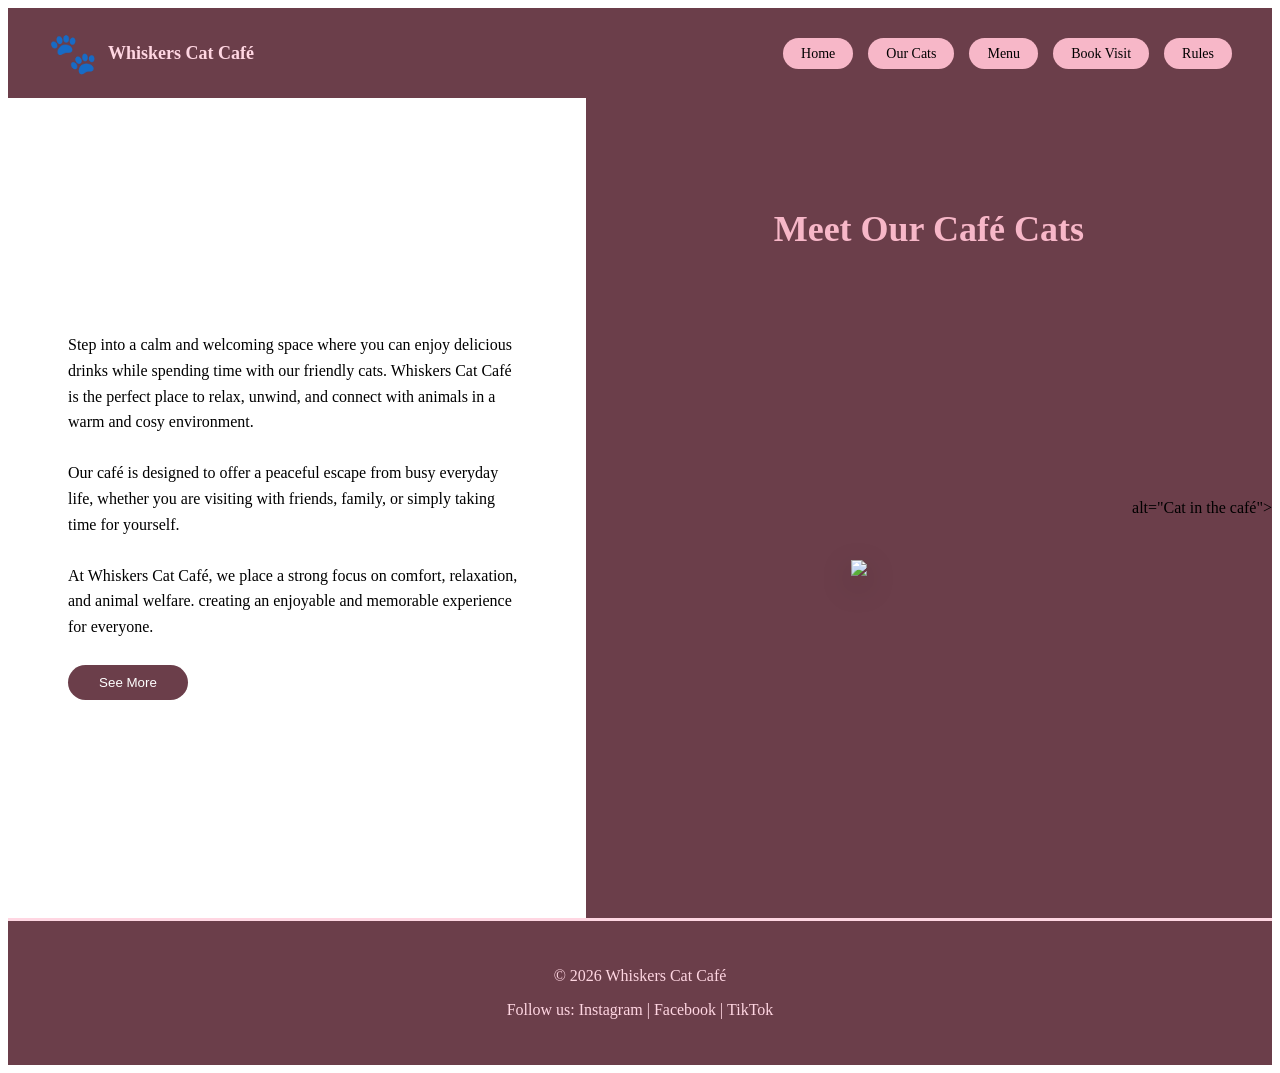
==== index.html @ a6e17e71 "Update index.html" ====
<!DOCTYPE html>
<html lang="en">
<head>
<meta charset="UTF-8">
<title>Cat Café</title>
<link rel="stylesheet" href="css/style.css">
</head>
 
<body>
 
    <!-- Navigation -->
<nav class="navbar">
<div class="brand">
<span class="logo">🐾</span>
<span class="brand-name">Whiskers Cat Café</span>
</div>
 
<ul>
<li><a href="index.html">Home</a></li>
<li><a href="pages/cats.html">Our Cats</a></li>
<li><a href="pages/menu.html">Menu</a></li>
<li><a href="pages/booking.html">Book Visit</a></li>
<li><a href="pages/rules.html">Rules</a></li>
</ul>
 
</nav>
 
    <!-- Main Section -->
<section class="hero">
 
        <!-- Left content -->
<div class="hero-text">
<p>
    Step into a calm and welcoming space where you can enjoy delicious drinks while spending time with our friendly cats. Whiskers Cat Café is the perfect place to relax, unwind, and connect with animals in a warm and cosy environment.
<br><br>
    Our café is designed to offer a peaceful escape from busy everyday life, whether you are visiting with friends, family, or simply taking time for yourself. 
<br><br>
    At Whiskers Cat Café, we place a strong focus on comfort, relaxation, and animal welfare. creating an enjoyable and memorable experience for everyone.
</p>
 
            <button>See More</button>
</div>
 
        <!-- Right content -->
<div class="hero-image">
<h2>Meet Our Café Cats</h2>
<img src="https://cdn.corenexis.com/f/oShSpn9kdUn.png"> alt="Cat in the café">
</div>
 
    </section>
 
    <!-- Footer -->
<footer class="footer">
<div class="footer-content">
<p>© 2026 Whiskers Cat Café</p>
<p>Follow us: Instagram | Facebook | TikTok</p>
</div>
</footer>
 
</body>
</html>
---- css/style.css ----
margin: 0;
    padding: 0;
    box-sizing: border-box;
}
 
body {
    font-family: Arial, sans-serif;
    background-color: #f7c6d4;
}
 
/* NAVIGATION */
.navbar {
    display: flex;
    justify-content: space-between;
    align-items: center;
    padding: 20px 40px;
    background-color: #6b3e4a;
}
 
.logo {
    font-size: 40px;
}
 
 
/* BRAND */
.brand {
    display: flex;
    align-items: center;
    gap: 10px;
}
 
.brand-name {
    color: #ffd6e2;
    font-size: 18px;
    font-weight: bold;
}
 
 
.navbar ul {
    list-style: none;
    display: flex;
    gap: 15px;
}
 
.navbar a {
    text-decoration: none;
    padding: 8px 18px;
    background-color: #f7b7c8;
    color: #000;
    border-radius: 20px;
    font-size: 14px;
}
 
.navbar a.active {
    background-color: #ffd6e2;
}
 
/* HERO SECTION */
.hero {
    display: flex;
    height: calc(100vh - 80px);
}
 
/* LEFT SIDE */
.hero-text {
    width: 40%;
    background-color: #ffffff;
    padding: 60px;
    display: flex;
    flex-direction: column;
    justify-content: center;
}
 
.hero-text p {
    line-height: 1.6;
    margin-bottom: 25px;
}
 
.hero-text button {
    width: 120px;
    padding: 10px;
    border: none;
    border-radius: 20px;
    background-color: #6b3e4a;
    color: white;
    cursor: pointer;
}
 
/* RIGHT SIDE */
.hero-image {
    width: 60%;
    background-color: #6b3e4a;
    position: relative;
    display: flex;
    align-items: center;
    justify-content: center;
}
 
.hero-image h2 {
    position: absolute;
    top: 80px;
    color: #f7b7c8;
    font-size: 36px;
}
 
.hero-image img {
    max-width: 80%;
    position: relative;
    top: 60px;
    display: block;
    margin: 0 auto;
    background-color: transparent;
    filter: drop-shadow(0 10px 15px rgba(0,0,0,0.2));
}
 
 
.hero-image img {
    display: block;
    margin: 0 auto;
}
/* FOOTER */
.footer {
    background-color: #6b3e4a;
    color: #ffd6e2;
    padding: 30px 20px;
    text-align: center;
    border-top: 3px solid #ffd6e2;
}
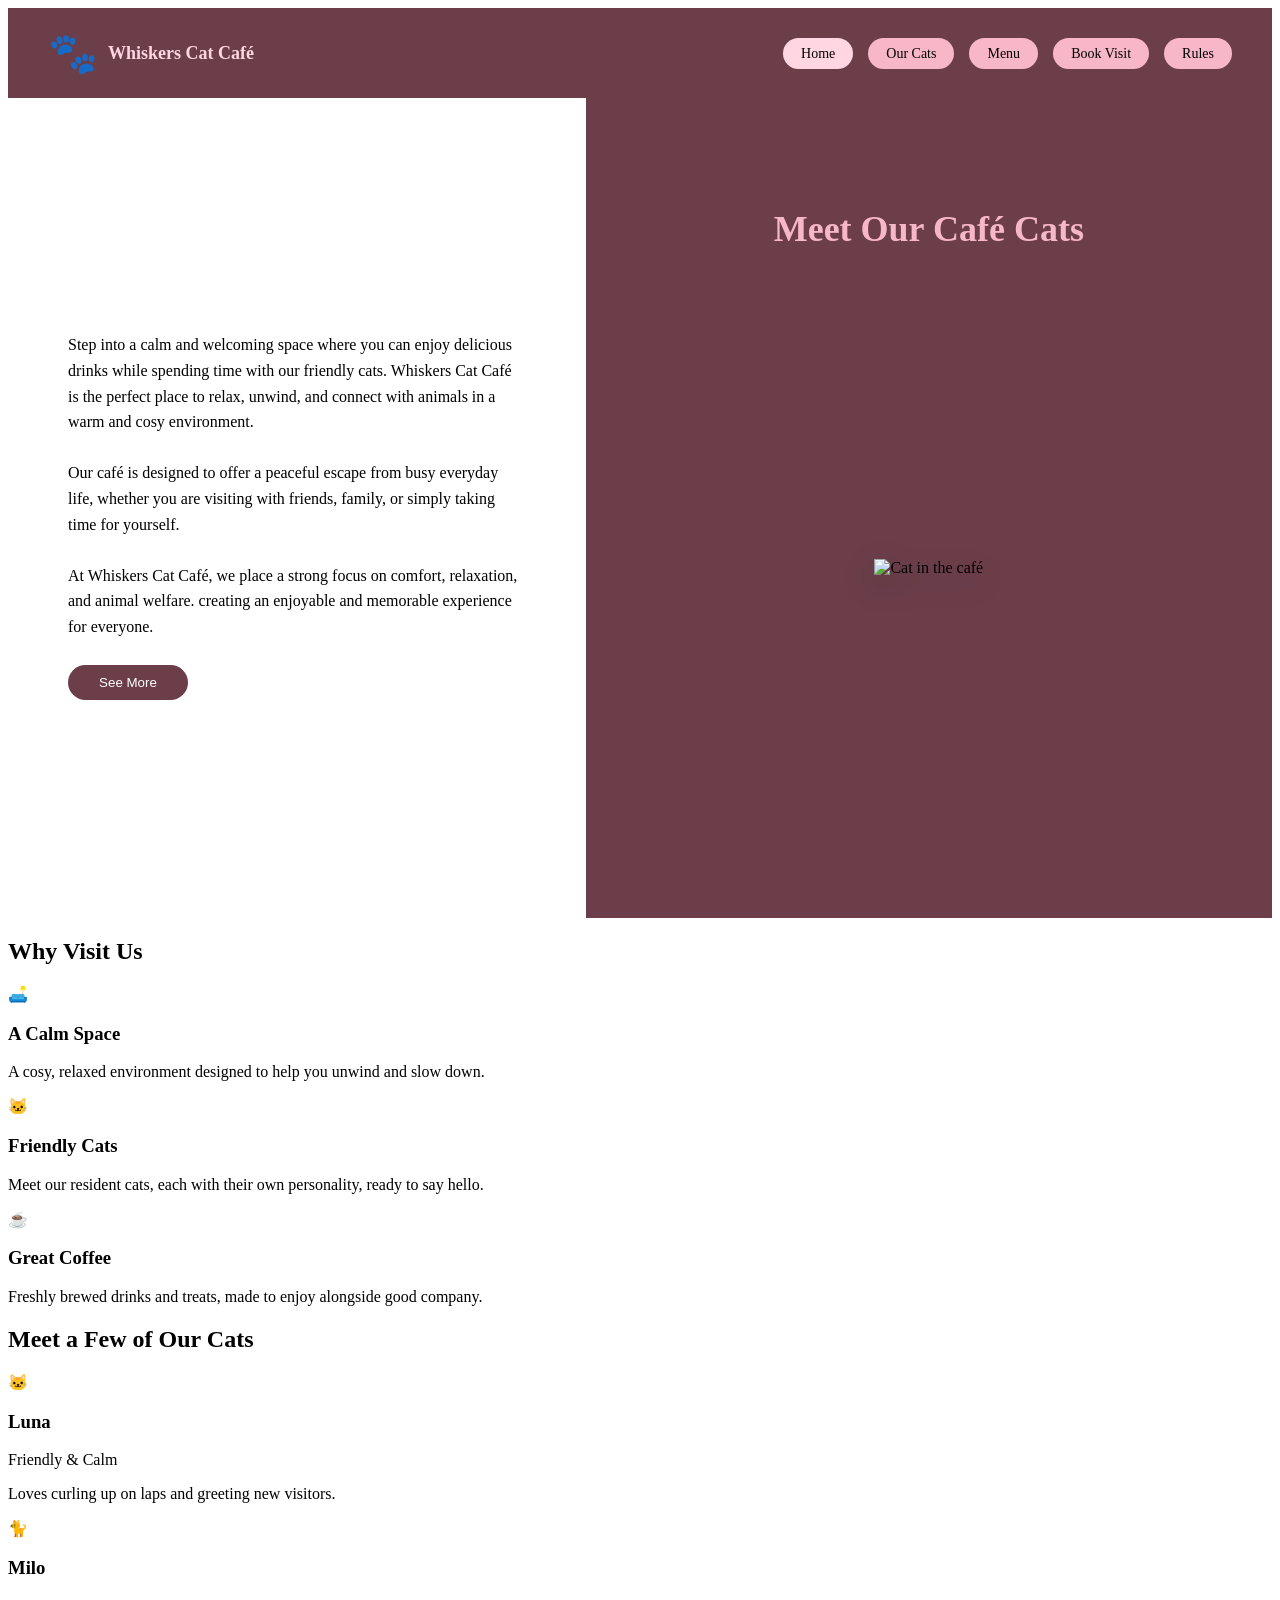
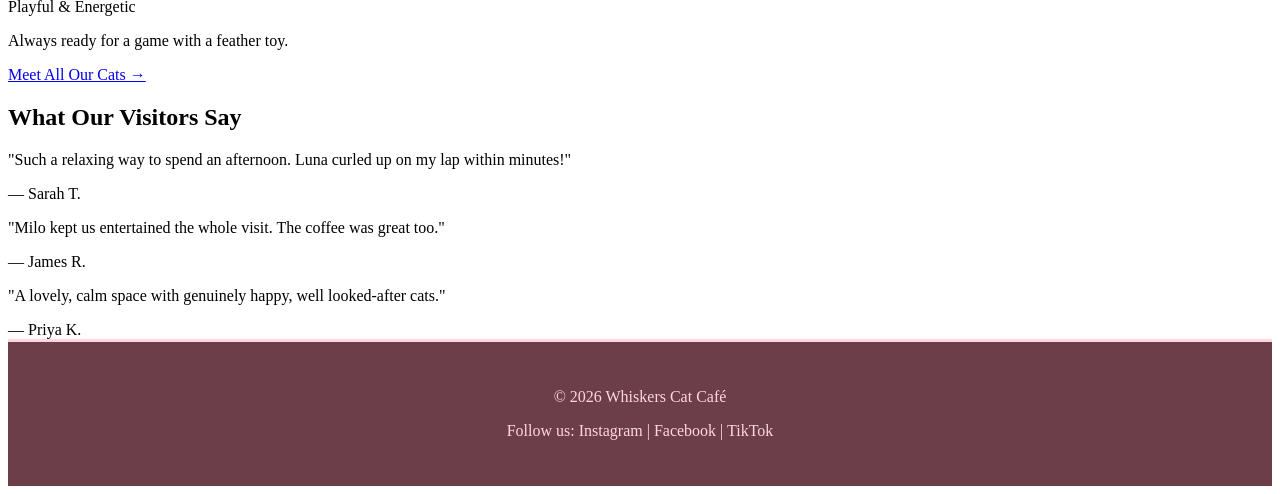
==== commit 0d2fb46c: "Update index.html" ====
--- a/index.html
+++ b/index.html
@@ -2,32 +2,33 @@
 <html lang="en">
 <head>
 <meta charset="UTF-8">
+<meta name="viewport" content="width=device-width, initial-scale=1.0">
 <title>Cat Café</title>
 <link rel="stylesheet" href="css/style.css">
 </head>
- 
+
 <body>
- 
+
     <!-- Navigation -->
 <nav class="navbar">
 <div class="brand">
 <span class="logo">🐾</span>
 <span class="brand-name">Whiskers Cat Café</span>
 </div>
- 
+
 <ul>
-<li><a href="index.html">Home</a></li>
+<li><a href="index.html" class="active">Home</a></li>
 <li><a href="pages/cats.html">Our Cats</a></li>
 <li><a href="pages/menu.html">Menu</a></li>
 <li><a href="pages/booking.html">Book Visit</a></li>
 <li><a href="pages/rules.html">Rules</a></li>
 </ul>
- 
+
 </nav>
- 
+
     <!-- Main Section -->
 <section class="hero">
- 
+
         <!-- Left content -->
 <div class="hero-text">
 <p>
@@ -37,18 +38,79 @@
 <br><br>
     At Whiskers Cat Café, we place a strong focus on comfort, relaxation, and animal welfare. creating an enjoyable and memorable experience for everyone.
 </p>
- 
-            <button>See More</button>
+
+            <button onclick="document.getElementById('why-visit').scrollIntoView({behavior: 'smooth'})">See More</button>
 </div>
- 
+
         <!-- Right content -->
 <div class="hero-image">
 <h2>Meet Our Café Cats</h2>
-<img src="https://cdn.corenexis.com/f/oShSpn9kdUn.png"> alt="Cat in the café">
+<img src="https://cdn.corenexis.com/f/oShSpn9kdUn.png" alt="Cat in the café">
 </div>
- 
+
     </section>
- 
+
+    <!-- Why Visit Us -->
+<section id="why-visit" class="features-section">
+    <h2>Why Visit Us</h2>
+    <div class="features-grid">
+        <div class="feature-card">
+            <div class="feature-icon">🛋️</div>
+            <h3>A Calm Space</h3>
+            <p>A cosy, relaxed environment designed to help you unwind and slow down.</p>
+        </div>
+        <div class="feature-card">
+            <div class="feature-icon">🐱</div>
+            <h3>Friendly Cats</h3>
+            <p>Meet our resident cats, each with their own personality, ready to say hello.</p>
+        </div>
+        <div class="feature-card">
+            <div class="feature-icon">☕</div>
+            <h3>Great Coffee</h3>
+            <p>Freshly brewed drinks and treats, made to enjoy alongside good company.</p>
+        </div>
+    </div>
+</section>
+
+    <!-- Featured Cats -->
+<section class="featured-cats-section">
+    <h2>Meet a Few of Our Cats</h2>
+    <div class="featured-cats-grid">
+        <div class="featured-cat-card">
+            <div class="cat-avatar">🐱</div>
+            <h3>Luna</h3>
+            <p class="cat-tagline">Friendly &amp; Calm</p>
+            <p>Loves curling up on laps and greeting new visitors.</p>
+        </div>
+        <div class="featured-cat-card">
+            <div class="cat-avatar">🐈</div>
+            <h3>Milo</h3>
+            <p class="cat-tagline">Playful &amp; Energetic</p>
+            <p>Always ready for a game with a feather toy.</p>
+        </div>
+    </div>
+    <a href="pages/cats.html" class="view-all-link">Meet All Our Cats →</a>
+</section>
+
+    <!-- Testimonials -->
+<section class="testimonials-section">
+    <h2>What Our Visitors Say</h2>
+    <div class="testimonials-grid">
+        <div class="testimonial-card">
+            <p>"Such a relaxing way to spend an afternoon. Luna curled up on my lap within minutes!"</p>
+            <span class="testimonial-author">— Sarah T.</span>
+        </div>
+        <div class="testimonial-card">
+            <p>"Milo kept us entertained the whole visit. The coffee was great too."</p>
+            <span class="testimonial-author">— James R.</span>
+        </div>
+        <div class="testimonial-card">
+            <p>"A lovely, calm space with genuinely happy, well looked-after cats."</p>
+            <span class="testimonial-author">— Priya K.</span>
+        </div>
+    </div>
+</section>
+
     <!-- Footer -->
 <footer class="footer">
 <div class="footer-content">
@@ -56,11 +118,6 @@
 <p>Follow us: Instagram | Facebook | TikTok</p>
 </div>
 </footer>
- 
+
 </body>
 </html>
-  
- 
-
-    
-
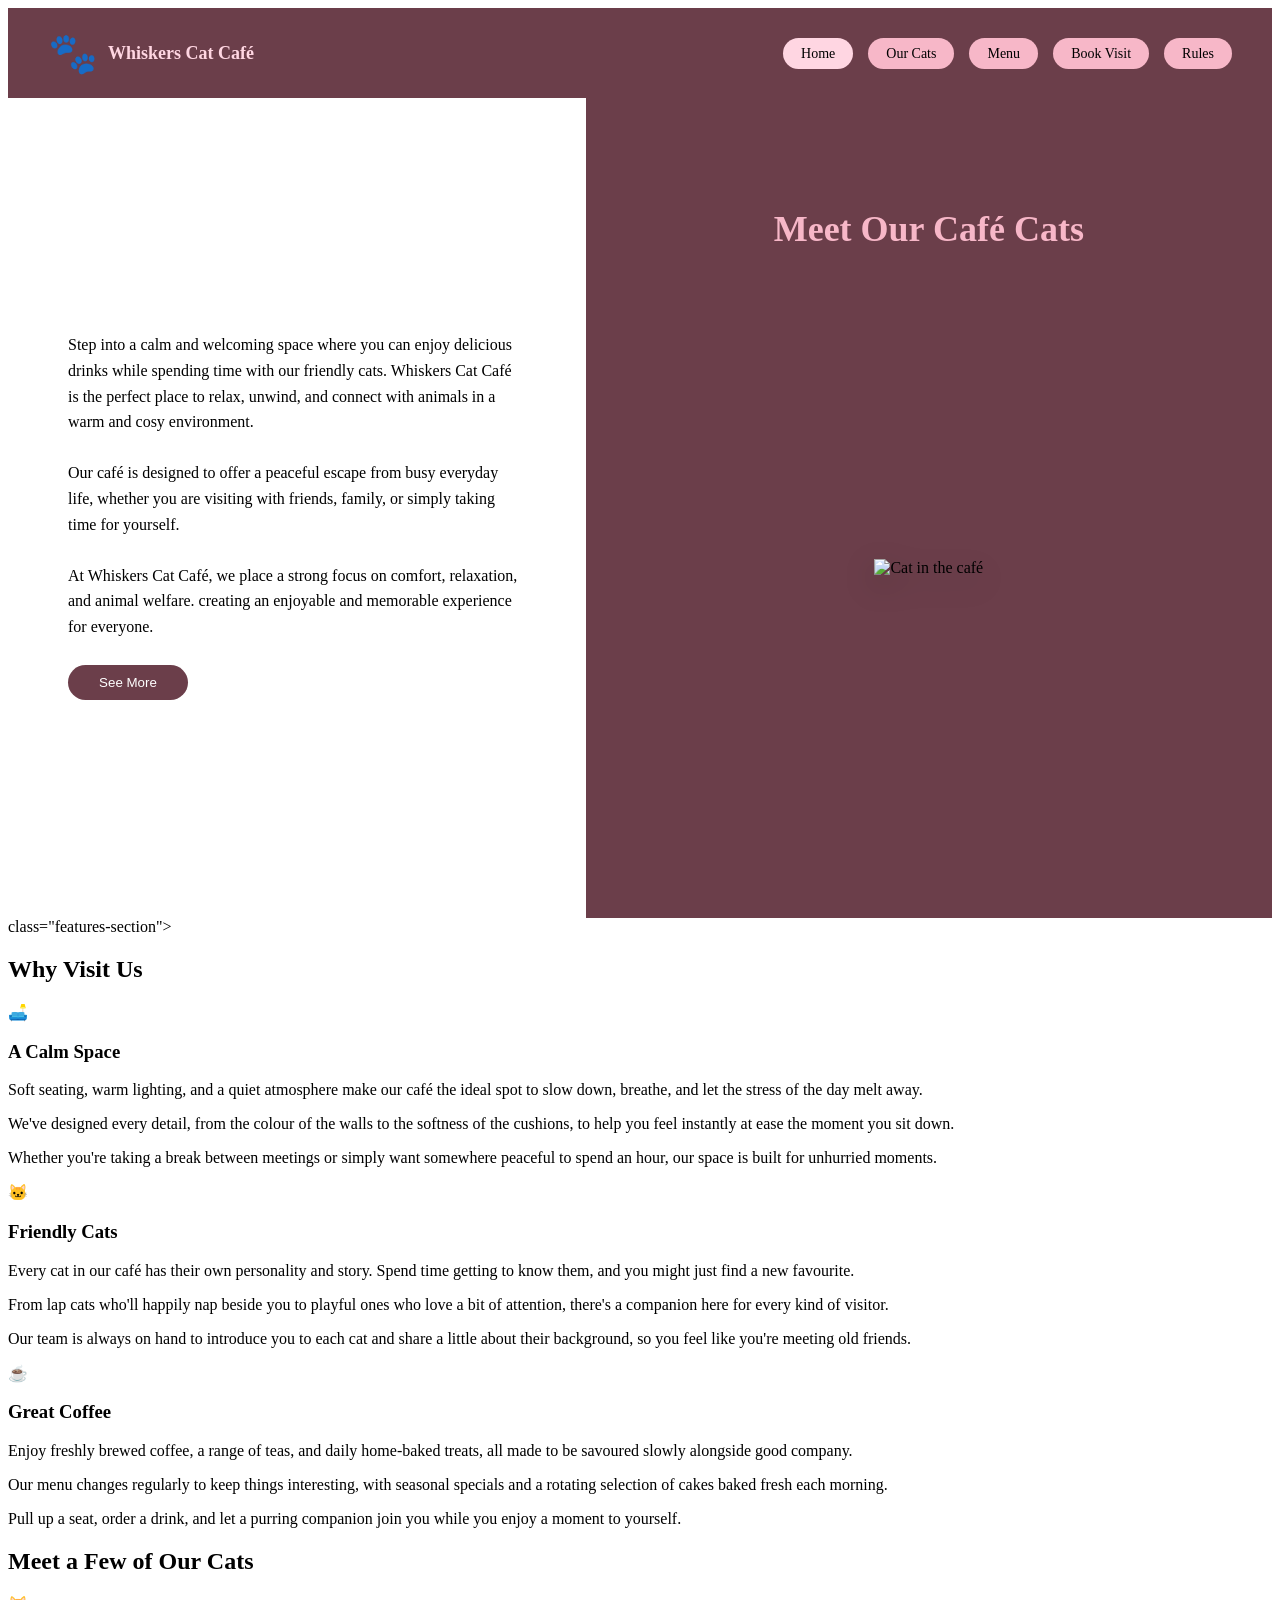
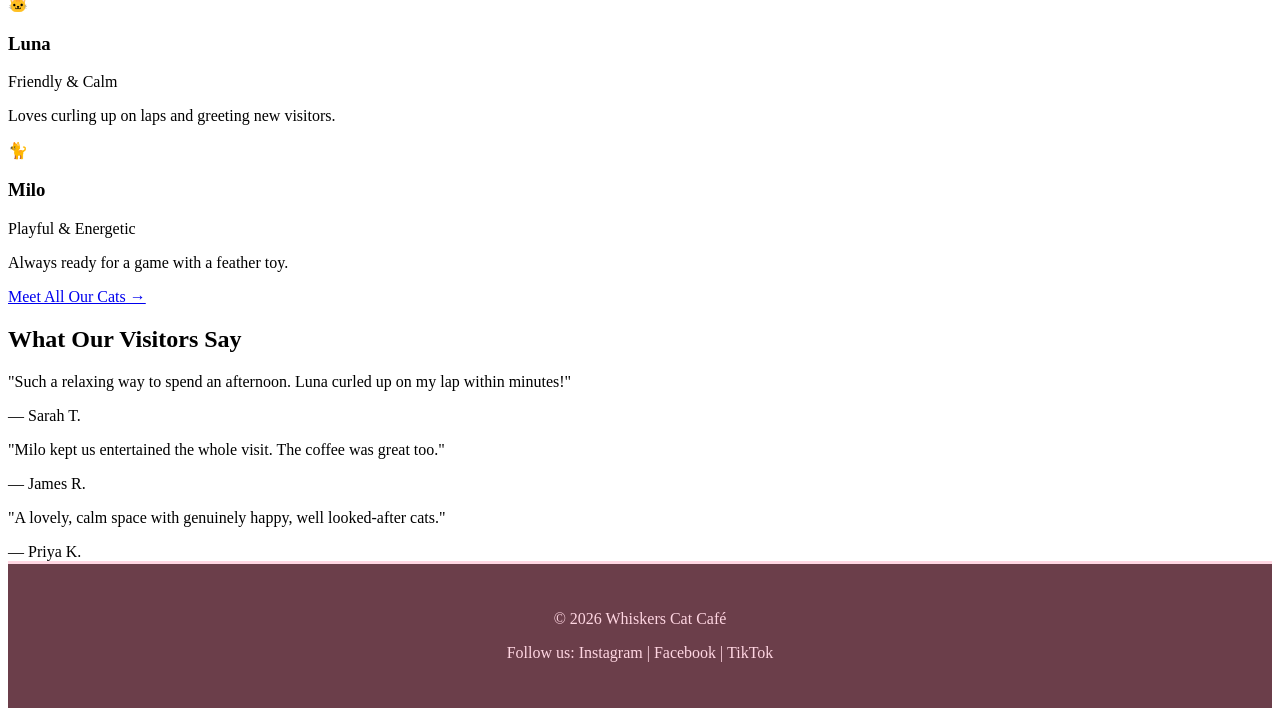
==== commit 05dddb9d: "Update index.html" ====
--- a/index.html
+++ b/index.html
@@ -51,27 +51,32 @@
     </section>
 
     <!-- Why Visit Us -->
-<section id="why-visit" class="features-section">
+class="features-section">
     <h2>Why Visit Us</h2>
     <div class="features-grid">
         <div class="feature-card">
             <div class="feature-icon">🛋️</div>
             <h3>A Calm Space</h3>
-            <p>A cosy, relaxed environment designed to help you unwind and slow down.</p>
+            <p>Soft seating, warm lighting, and a quiet atmosphere make our café the ideal spot to slow down, breathe, and let the stress of the day melt away.</p>
+            <p>We've designed every detail, from the colour of the walls to the softness of the cushions, to help you feel instantly at ease the moment you sit down.</p>
+            <p>Whether you're taking a break between meetings or simply want somewhere peaceful to spend an hour, our space is built for unhurried moments.</p>
         </div>
         <div class="feature-card">
             <div class="feature-icon">🐱</div>
             <h3>Friendly Cats</h3>
-            <p>Meet our resident cats, each with their own personality, ready to say hello.</p>
+            <p>Every cat in our café has their own personality and story. Spend time getting to know them, and you might just find a new favourite.</p>
+            <p>From lap cats who'll happily nap beside you to playful ones who love a bit of attention, there's a companion here for every kind of visitor.</p>
+            <p>Our team is always on hand to introduce you to each cat and share a little about their background, so you feel like you're meeting old friends.</p>
         </div>
         <div class="feature-card">
             <div class="feature-icon">☕</div>
             <h3>Great Coffee</h3>
-            <p>Freshly brewed drinks and treats, made to enjoy alongside good company.</p>
+            <p>Enjoy freshly brewed coffee, a range of teas, and daily home-baked treats, all made to be savoured slowly alongside good company.</p>
+            <p>Our menu changes regularly to keep things interesting, with seasonal specials and a rotating selection of cakes baked fresh each morning.</p>
+            <p>Pull up a seat, order a drink, and let a purring companion join you while you enjoy a moment to yourself.</p>
         </div>
     </div>
 </section>
-
     <!-- Featured Cats -->
 <section class="featured-cats-section">
     <h2>Meet a Few of Our Cats</h2>
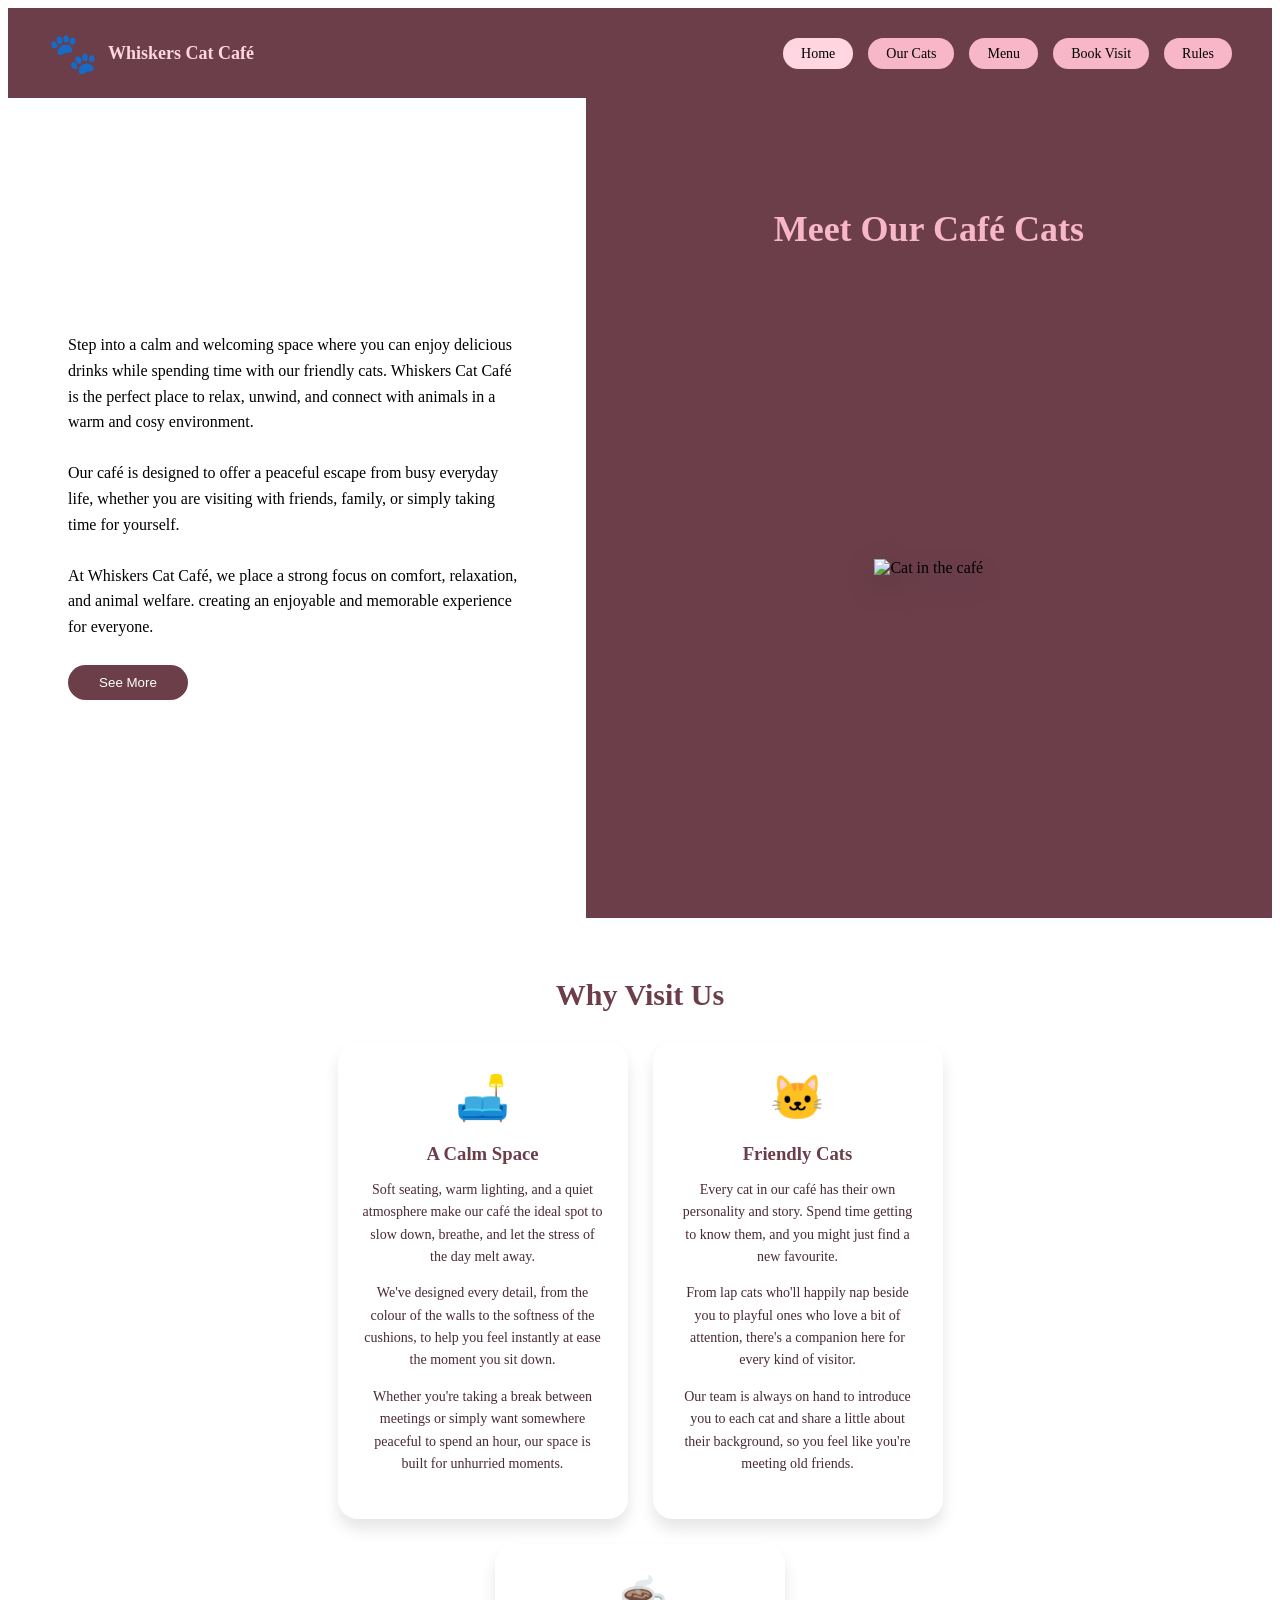
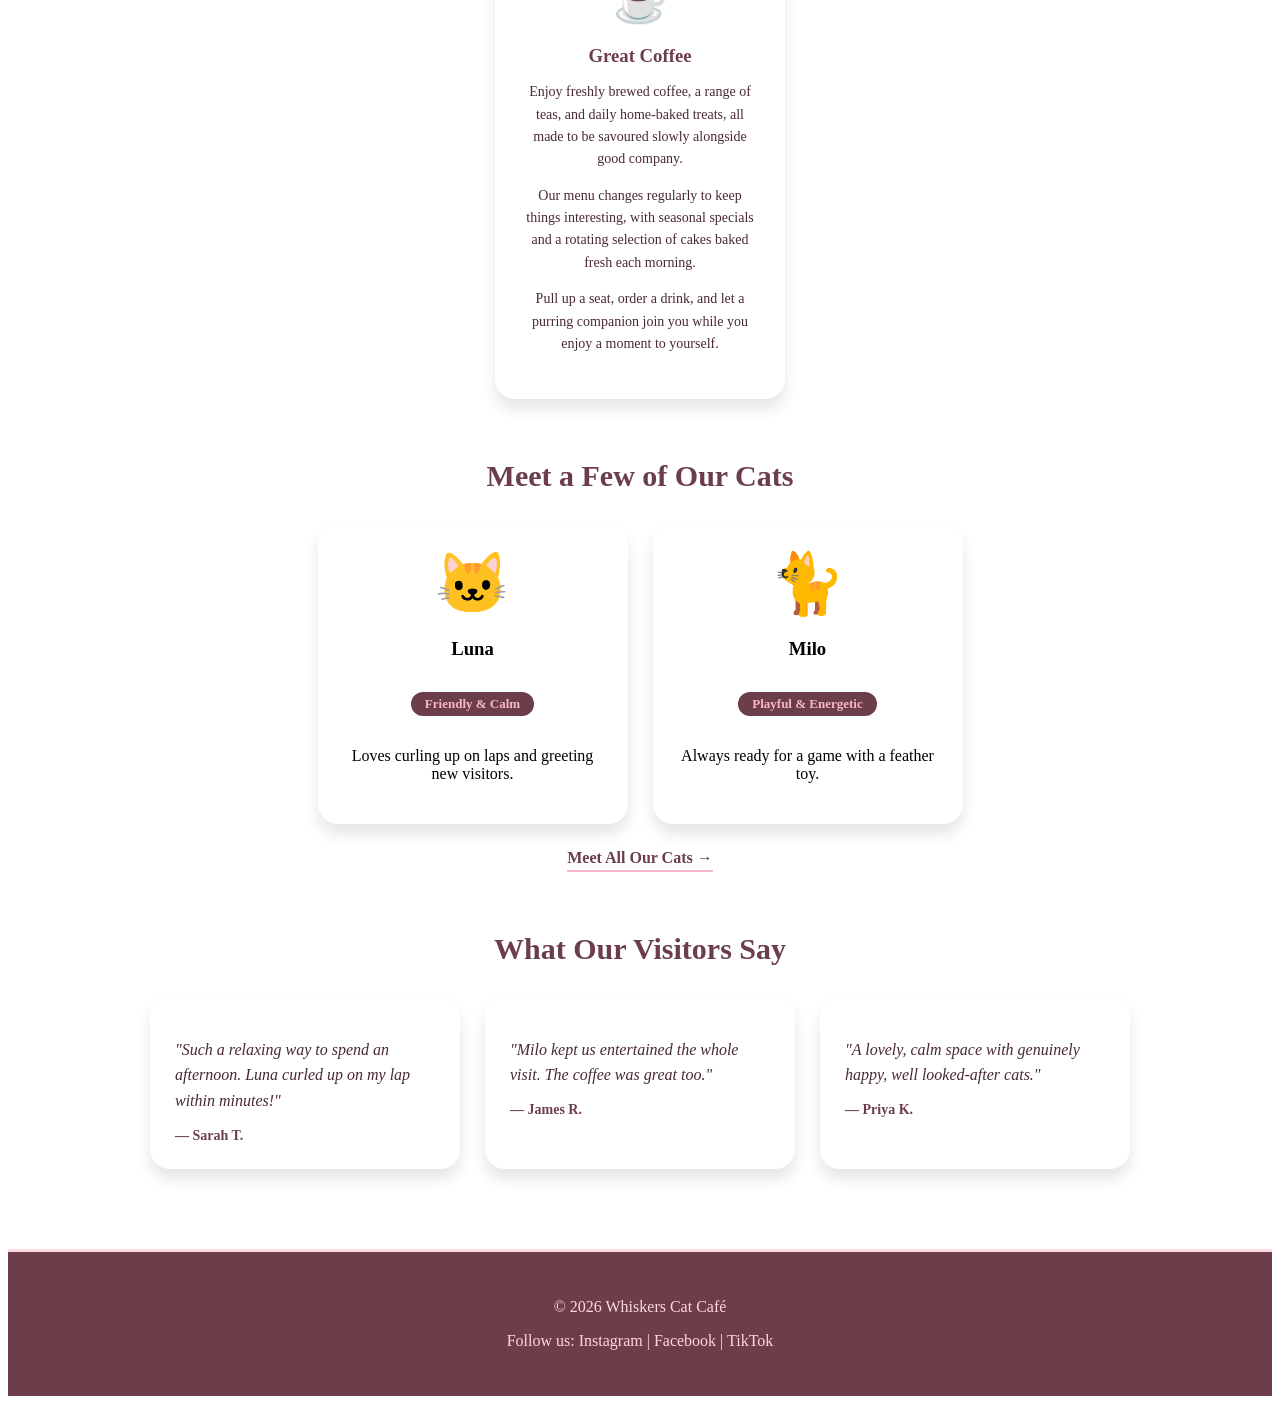
==== commit 3de18aaa: "Update index.html" ====
--- a/index.html
+++ b/index.html
@@ -50,8 +50,8 @@
 
     </section>
 
-    <!-- Why Visit Us -->
-class="features-section">
+  <!-- Why Visit Us -->
+<section id="why-visit" class="features-section">
     <h2>Why Visit Us</h2>
     <div class="features-grid">
         <div class="feature-card">
--- a/css/style.css
+++ b/css/style.css
@@ -126,3 +126,403 @@
     text-align: center;
     border-top: 3px solid #ffd6e2;
 }
+
+/* ===== SHARED INNER-PAGE INTRO ===== */
+.page-intro {
+    max-width: 700px;
+    margin: 50px auto 10px;
+    text-align: center;
+    padding: 0 20px;
+}
+
+.page-intro h2 {
+    color: #6b3e4a;
+    font-size: 32px;
+    margin-bottom: 15px;
+}
+
+.page-intro p {
+    line-height: 1.6;
+    color: #4a2a32;
+}
+
+/* ===== CATS PAGE ===== */
+.cats-grid {
+    display: flex;
+    flex-wrap: wrap;
+    justify-content: center;
+    gap: 30px;
+    padding: 40px 20px 70px;
+}
+
+.cat-card {
+    background-color: #ffffff;
+    border-radius: 20px;
+    padding: 30px;
+    width: 320px;
+    text-align: center;
+    box-shadow: 0 10px 15px rgba(0,0,0,0.1);
+}
+
+.cat-avatar {
+    font-size: 60px;
+    margin-bottom: 10px;
+}
+
+.cat-card h3 {
+    color: #6b3e4a;
+    font-size: 24px;
+    margin-bottom: 5px;
+}
+
+.cat-tagline {
+    color: #f7b7c8;
+    background-color: #6b3e4a;
+    display: inline-block;
+    padding: 4px 14px;
+    border-radius: 20px;
+    font-size: 13px;
+    font-weight: bold;
+    margin-bottom: 15px;
+}
+
+.cat-card p {
+    line-height: 1.6;
+    margin-bottom: 15px;
+    text-align: left;
+}
+
+.cat-facts {
+    list-style: none;
+    text-align: left;
+    border-top: 2px solid #ffd6e2;
+    padding-top: 15px;
+}
+
+.cat-facts li {
+    margin-bottom: 8px;
+    font-size: 14px;
+}
+
+/* ===== MENU PAGE ===== */
+.menu-grid {
+    display: flex;
+    flex-wrap: wrap;
+    justify-content: center;
+    gap: 25px;
+    padding: 40px 20px 70px;
+}
+
+.menu-card {
+    background-color: #ffffff;
+    border-radius: 20px;
+    padding: 25px 35px;
+    width: 220px;
+    text-align: center;
+    box-shadow: 0 10px 15px rgba(0,0,0,0.1);
+}
+
+.menu-icon {
+    font-size: 44px;
+    margin-bottom: 10px;
+}
+
+.menu-card h3 {
+    color: #6b3e4a;
+    margin-bottom: 8px;
+}
+
+.menu-price {
+    display: inline-block;
+    background-color: #f7b7c8;
+    color: #000;
+    padding: 4px 16px;
+    border-radius: 20px;
+    font-weight: bold;
+    margin-bottom: 12px;
+}
+
+.menu-card p {
+    font-size: 14px;
+    line-height: 1.5;
+    color: #4a2a32;
+}
+
+.menu-note {
+    max-width: 600px;
+    margin: 0 auto 60px;
+    text-align: center;
+    padding: 0 20px;
+    color: #6b3e4a;
+    font-style: italic;
+}
+
+/* ===== RULES PAGE ===== */
+.rules-list {
+    max-width: 700px;
+    margin: 0 auto 70px;
+    padding: 0 20px;
+    display: flex;
+    flex-direction: column;
+    gap: 20px;
+}
+
+.rule-item {
+    background-color: #ffffff;
+    border-radius: 15px;
+    padding: 20px 25px;
+    display: flex;
+    align-items: center;
+    gap: 20px;
+    box-shadow: 0 6px 12px rgba(0,0,0,0.08);
+}
+
+.rule-icon {
+    font-size: 30px;
+    flex-shrink: 0;
+}
+
+.rule-item h3 {
+    color: #6b3e4a;
+    font-size: 17px;
+    margin-bottom: 4px;
+}
+
+.rule-item p {
+    font-size: 14px;
+    color: #4a2a32;
+    line-height: 1.5;
+}
+
+/* ===== BOOKING PAGE ===== */
+.booking-section {
+    max-width: 700px;
+    margin: 50px auto 10px;
+    text-align: center;
+    padding: 0 20px;
+}
+
+.booking-section h2 {
+    color: #6b3e4a;
+    font-size: 32px;
+    margin-bottom: 15px;
+}
+
+.booking-section p {
+    line-height: 1.6;
+    color: #4a2a32;
+    margin-bottom: 30px;
+}
+
+.booking-form {
+    display: flex;
+    justify-content: center;
+    gap: 12px;
+    flex-wrap: wrap;
+    margin-bottom: 20px;
+}
+
+.booking-form input {
+    padding: 10px 16px;
+    border: 2px solid #f7b7c8;
+    border-radius: 20px;
+    font-size: 14px;
+}
+
+.booking-form button {
+    padding: 10px 24px;
+    border: none;
+    border-radius: 20px;
+    background-color: #6b3e4a;
+    color: white;
+    font-weight: bold;
+    cursor: pointer;
+}
+
+.booking-form button:hover {
+    background-color: #4a2a32;
+}
+
+.confirmation-message {
+    max-width: 500px;
+    margin: 0 auto 60px;
+    background-color: #ffffff;
+    border-radius: 15px;
+    padding: 20px;
+    color: #6b3e4a;
+    font-weight: bold;
+    box-shadow: 0 6px 12px rgba(0,0,0,0.08);
+}
+
+.booking-info {
+    max-width: 700px;
+    margin: 0 auto 70px;
+    padding: 0 20px;
+    display: flex;
+    flex-wrap: wrap;
+    justify-content: center;
+    gap: 25px;
+}
+
+.info-card {
+    background-color: #ffffff;
+    border-radius: 15px;
+    padding: 20px;
+    width: 200px;
+    text-align: center;
+    box-shadow: 0 6px 12px rgba(0,0,0,0.08);
+}
+
+.info-card h4 {
+    color: #6b3e4a;
+    margin-bottom: 8px;
+}
+
+.info-card p {
+    font-size: 14px;
+    color: #4a2a32;
+}
+
+/* ===== ACCESSIBILITY HELPER ===== */
+.sr-only {
+    position: absolute;
+    width: 1px;
+    height: 1px;
+    padding: 0;
+    margin: -1px;
+    overflow: hidden;
+    clip: rect(0,0,0,0);
+    border: 0;
+}
+
+/* ===== WHY VISIT US (HOMEPAGE) ===== */
+.features-section {
+    max-width: 900px;
+    margin: 60px auto;
+    text-align: center;
+    padding: 0 20px;
+}
+
+.features-section h2 {
+    color: #6b3e4a;
+    font-size: 30px;
+    margin-bottom: 30px;
+}
+
+.features-grid {
+    display: flex;
+    flex-wrap: wrap;
+    justify-content: center;
+    gap: 25px;
+}
+
+.feature-card {
+    background-color: #ffffff;
+    border-radius: 20px;
+    padding: 30px 25px;
+    width: 240px;
+    box-shadow: 0 10px 15px rgba(0,0,0,0.1);
+}
+
+.feature-icon {
+    font-size: 44px;
+    margin-bottom: 12px;
+}
+
+.feature-card h3 {
+    color: #6b3e4a;
+    margin-bottom: 10px;
+}
+
+.feature-card p {
+    font-size: 14px;
+    line-height: 1.6;
+    color: #4a2a32;
+}
+
+/* ===== FEATURED CATS (HOMEPAGE) ===== */
+.featured-cats-section {
+    max-width: 900px;
+    margin: 60px auto;
+    text-align: center;
+    padding: 0 20px;
+}
+
+.featured-cats-section h2 {
+    color: #6b3e4a;
+    font-size: 30px;
+    margin-bottom: 30px;
+}
+
+.featured-cats-grid {
+    display: flex;
+    flex-wrap: wrap;
+    justify-content: center;
+    gap: 25px;
+    margin-bottom: 25px;
+}
+
+.featured-cat-card {
+    background-color: #ffffff;
+    border-radius: 20px;
+    padding: 25px;
+    width: 260px;
+    text-align: center;
+    box-shadow: 0 10px 15px rgba(0,0,0,0.1);
+}
+
+.view-all-link {
+    display: inline-block;
+    color: #6b3e4a;
+    font-weight: bold;
+    text-decoration: none;
+    border-bottom: 2px solid #f7b7c8;
+    padding-bottom: 3px;
+}
+
+.view-all-link:hover {
+    color: #4a2a32;
+}
+
+/* ===== TESTIMONIALS (HOMEPAGE) ===== */
+.testimonials-section {
+    max-width: 1000px;
+    margin: 60px auto 80px;
+    text-align: center;
+    padding: 0 20px;
+}
+
+.testimonials-section h2 {
+    color: #6b3e4a;
+    font-size: 30px;
+    margin-bottom: 30px;
+}
+
+.testimonials-grid {
+    display: flex;
+    flex-wrap: wrap;
+    justify-content: center;
+    gap: 25px;
+}
+
+.testimonial-card {
+    background-color: #ffffff;
+    border-radius: 20px;
+    padding: 25px;
+    width: 260px;
+    box-shadow: 0 10px 15px rgba(0,0,0,0.1);
+    text-align: left;
+}
+
+.testimonial-card p {
+    font-style: italic;
+    color: #4a2a32;
+    line-height: 1.6;
+    margin-bottom: 12px;
+}
+
+.testimonial-author {
+    color: #6b3e4a;
+    font-weight: bold;
+    font-size: 14px;
+}
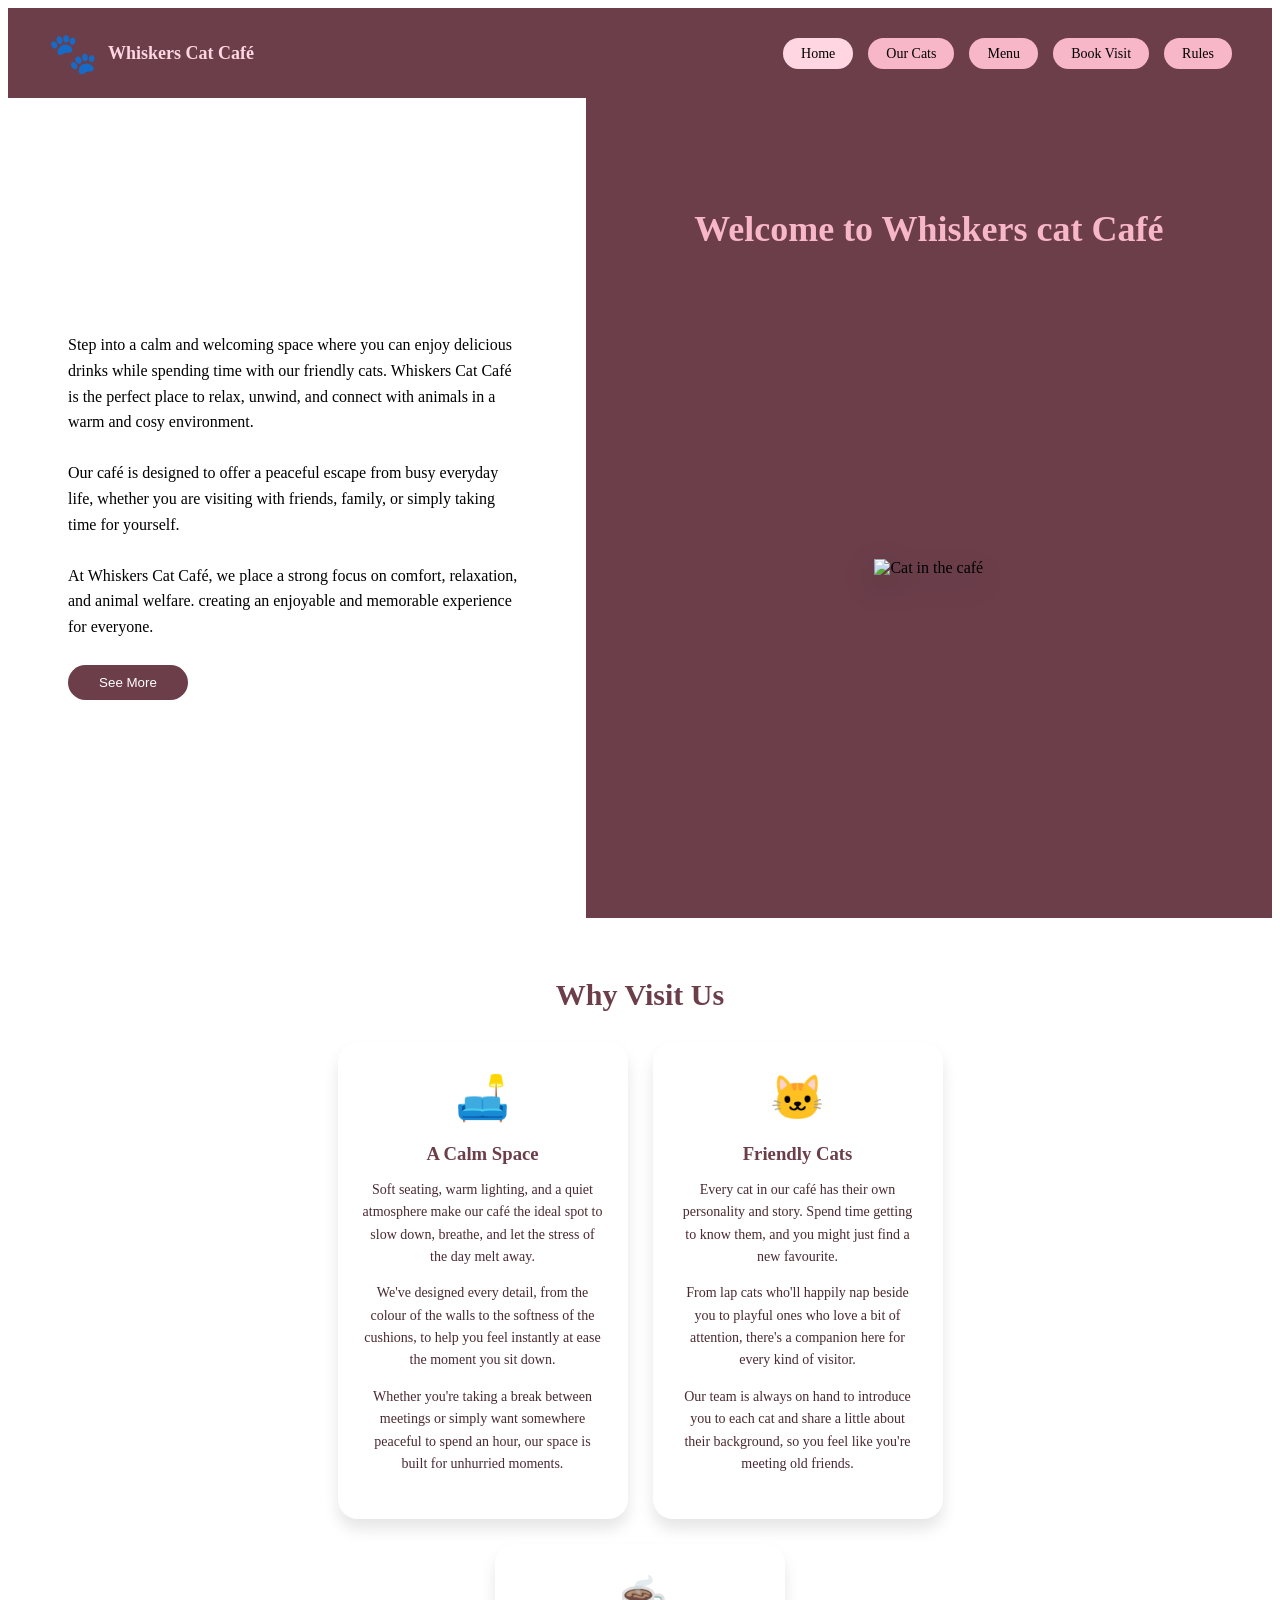
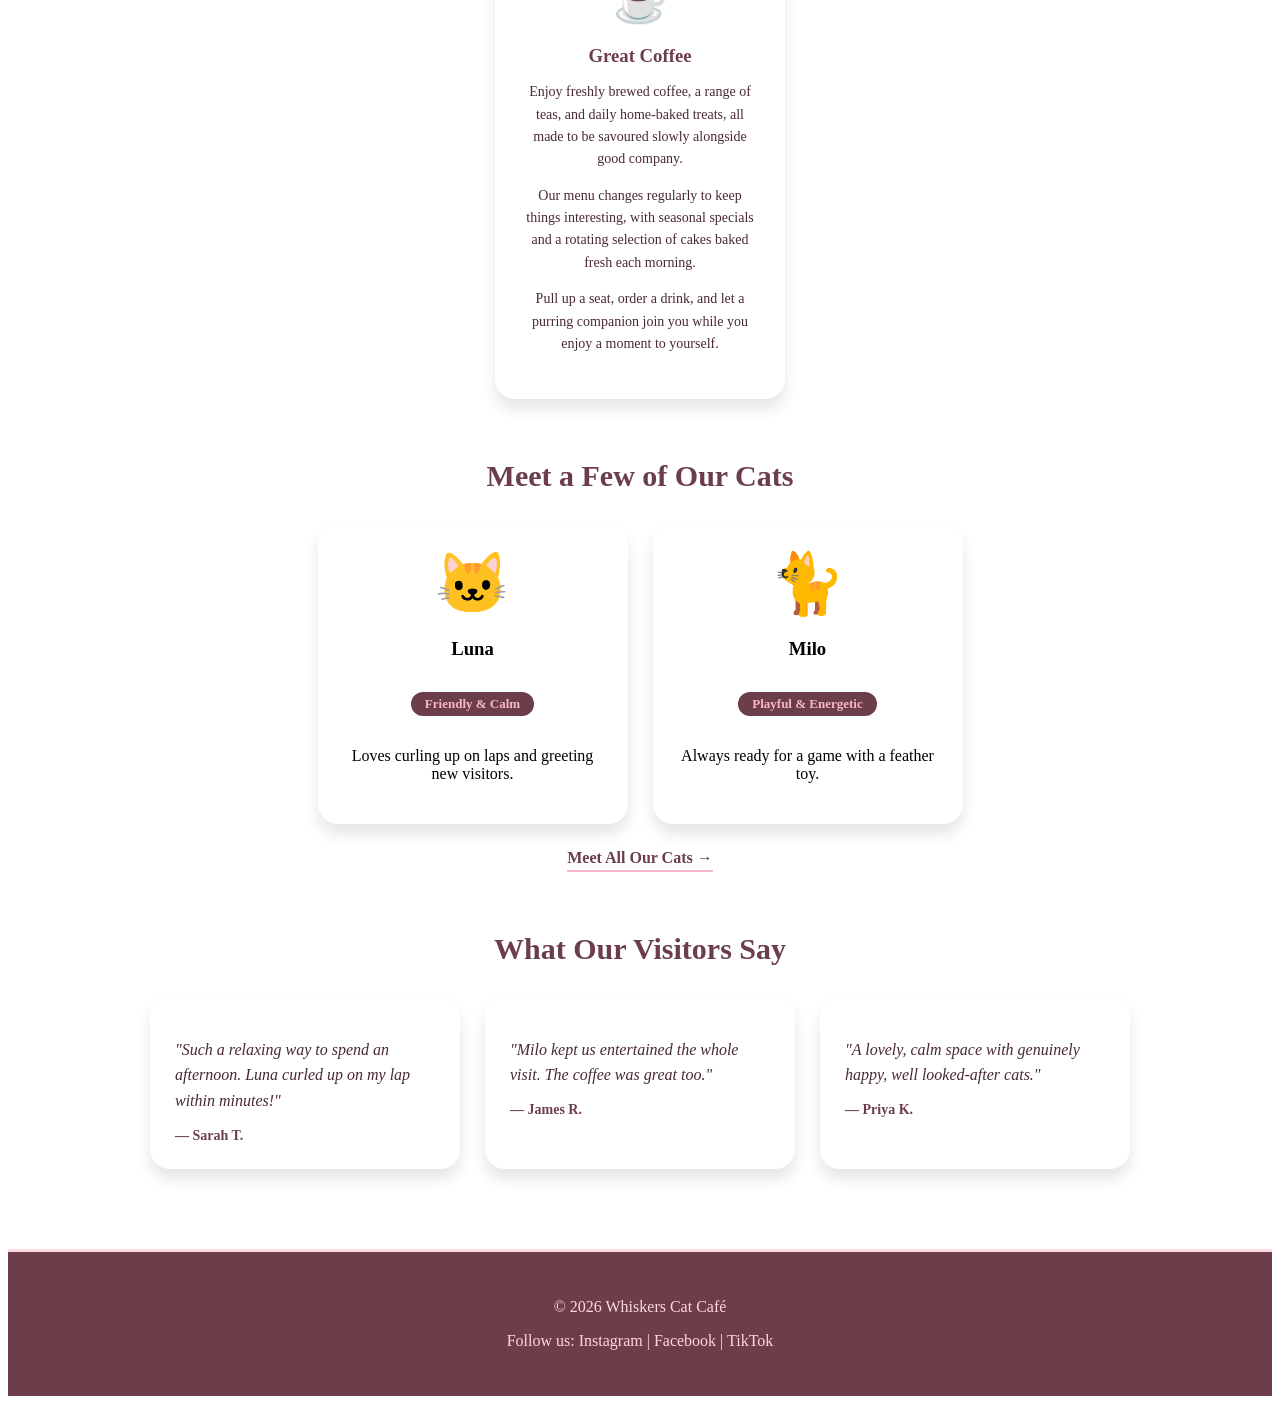
==== commit 0f4d87cb: "Update index.html" ====
--- a/index.html
+++ b/index.html
@@ -44,7 +44,7 @@
 
         <!-- Right content -->
 <div class="hero-image">
-<h2>Meet Our Café Cats</h2>
+<h2>Welcome to Whiskers cat Café</h2>
 <img src="https://cdn.corenexis.com/f/oShSpn9kdUn.png" alt="Cat in the café">
 </div>
 
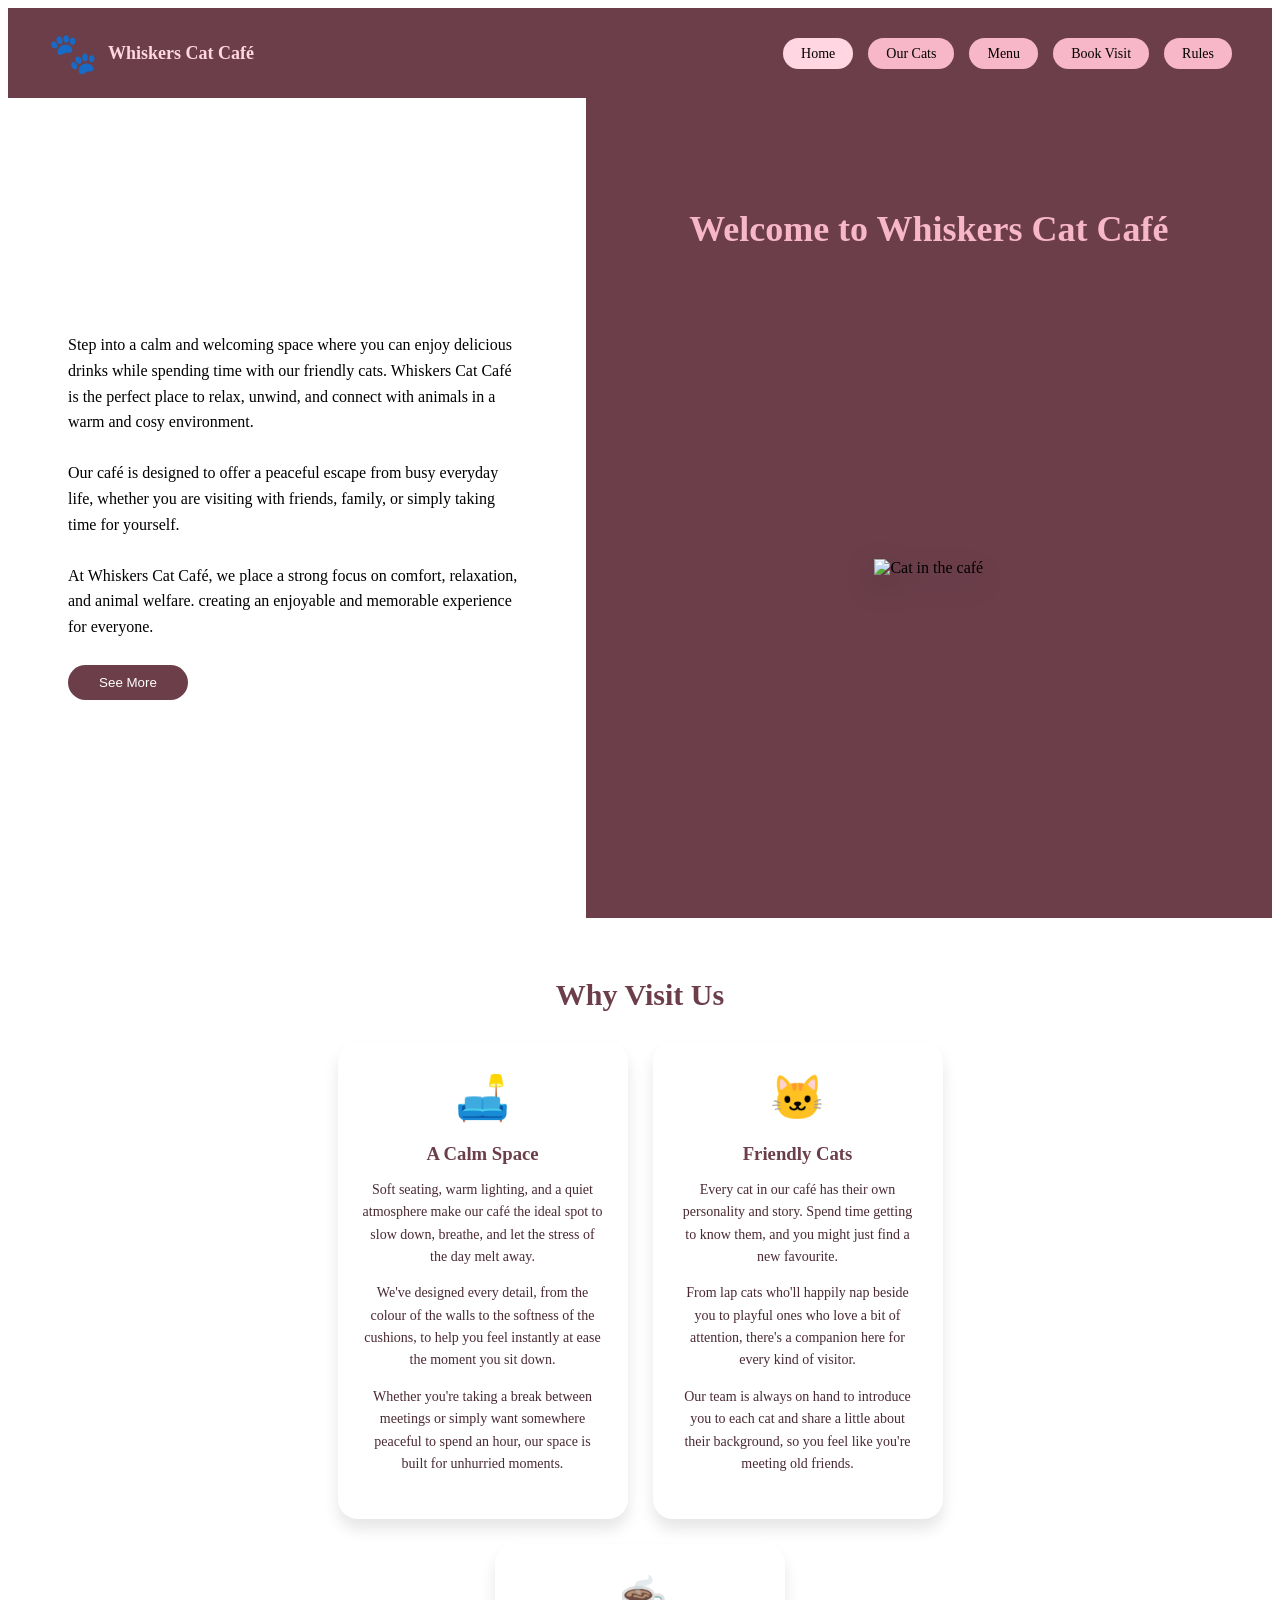
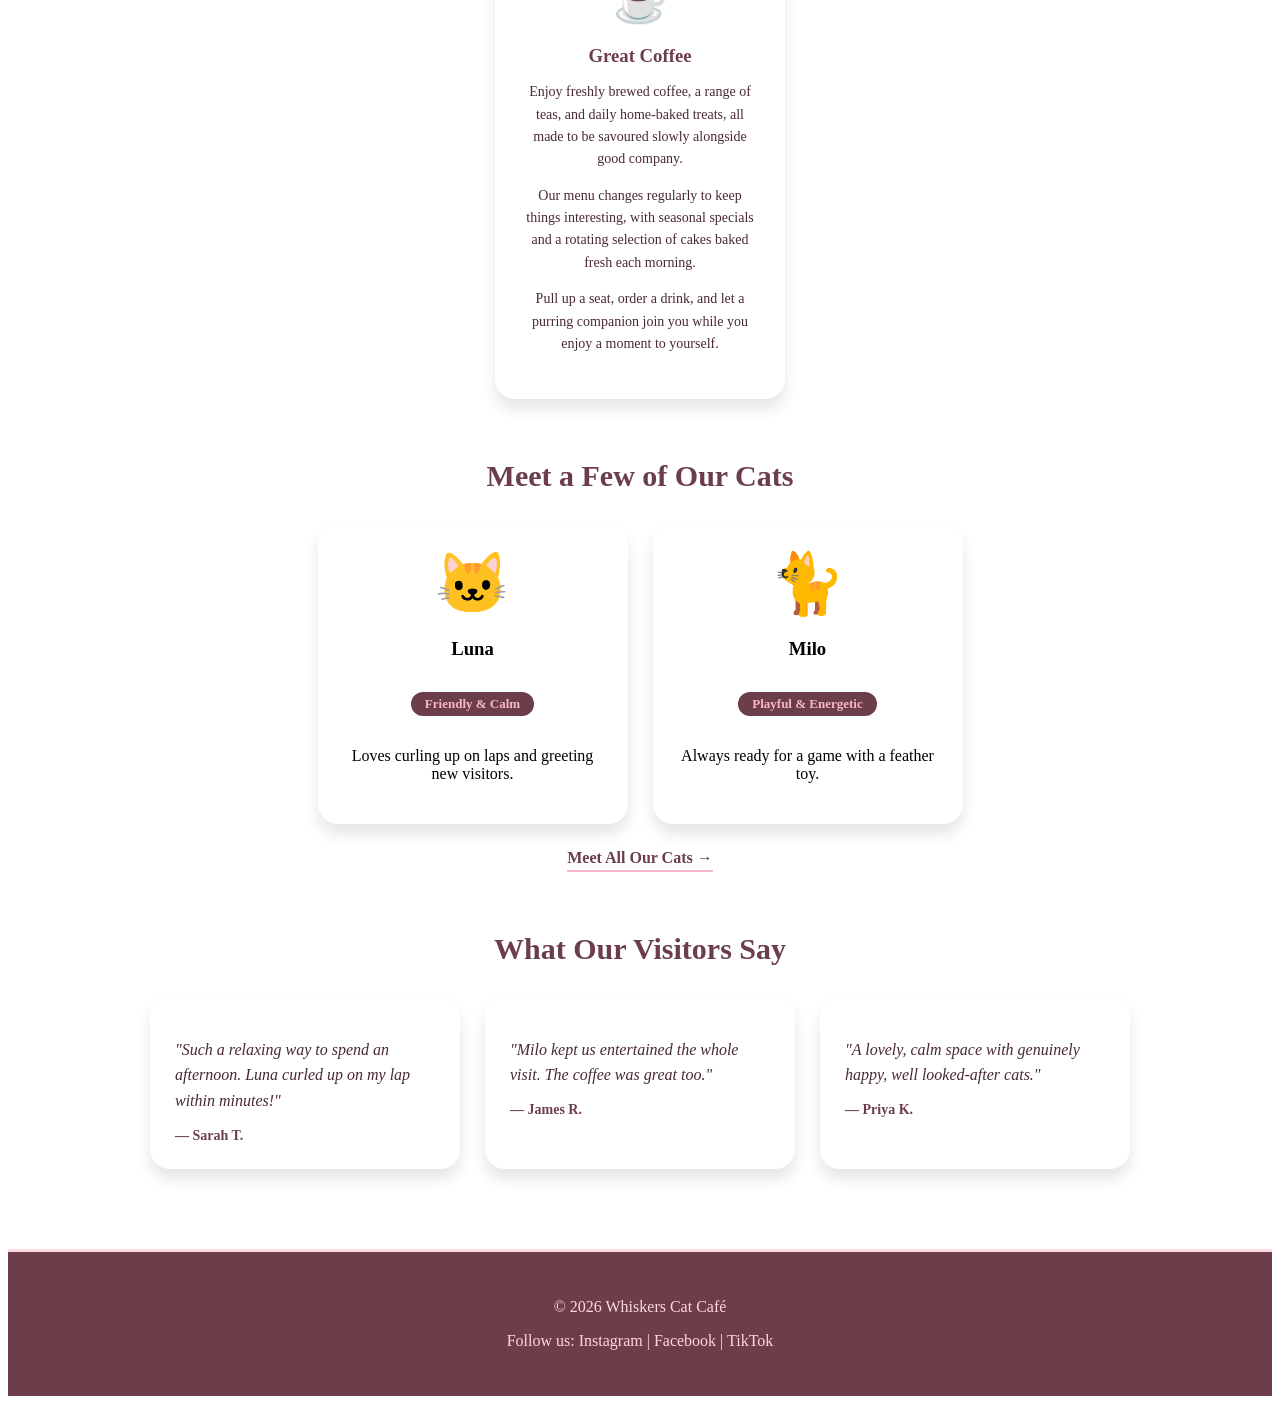
==== commit 6a0e54d5: "Update index.html" ====
--- a/index.html
+++ b/index.html
@@ -44,7 +44,7 @@
 
         <!-- Right content -->
 <div class="hero-image">
-<h2>Welcome to Whiskers cat Café</h2>
+<h2>Welcome to Whiskers Cat Café</h2>
 <img src="https://cdn.corenexis.com/f/oShSpn9kdUn.png" alt="Cat in the café">
 </div>
 
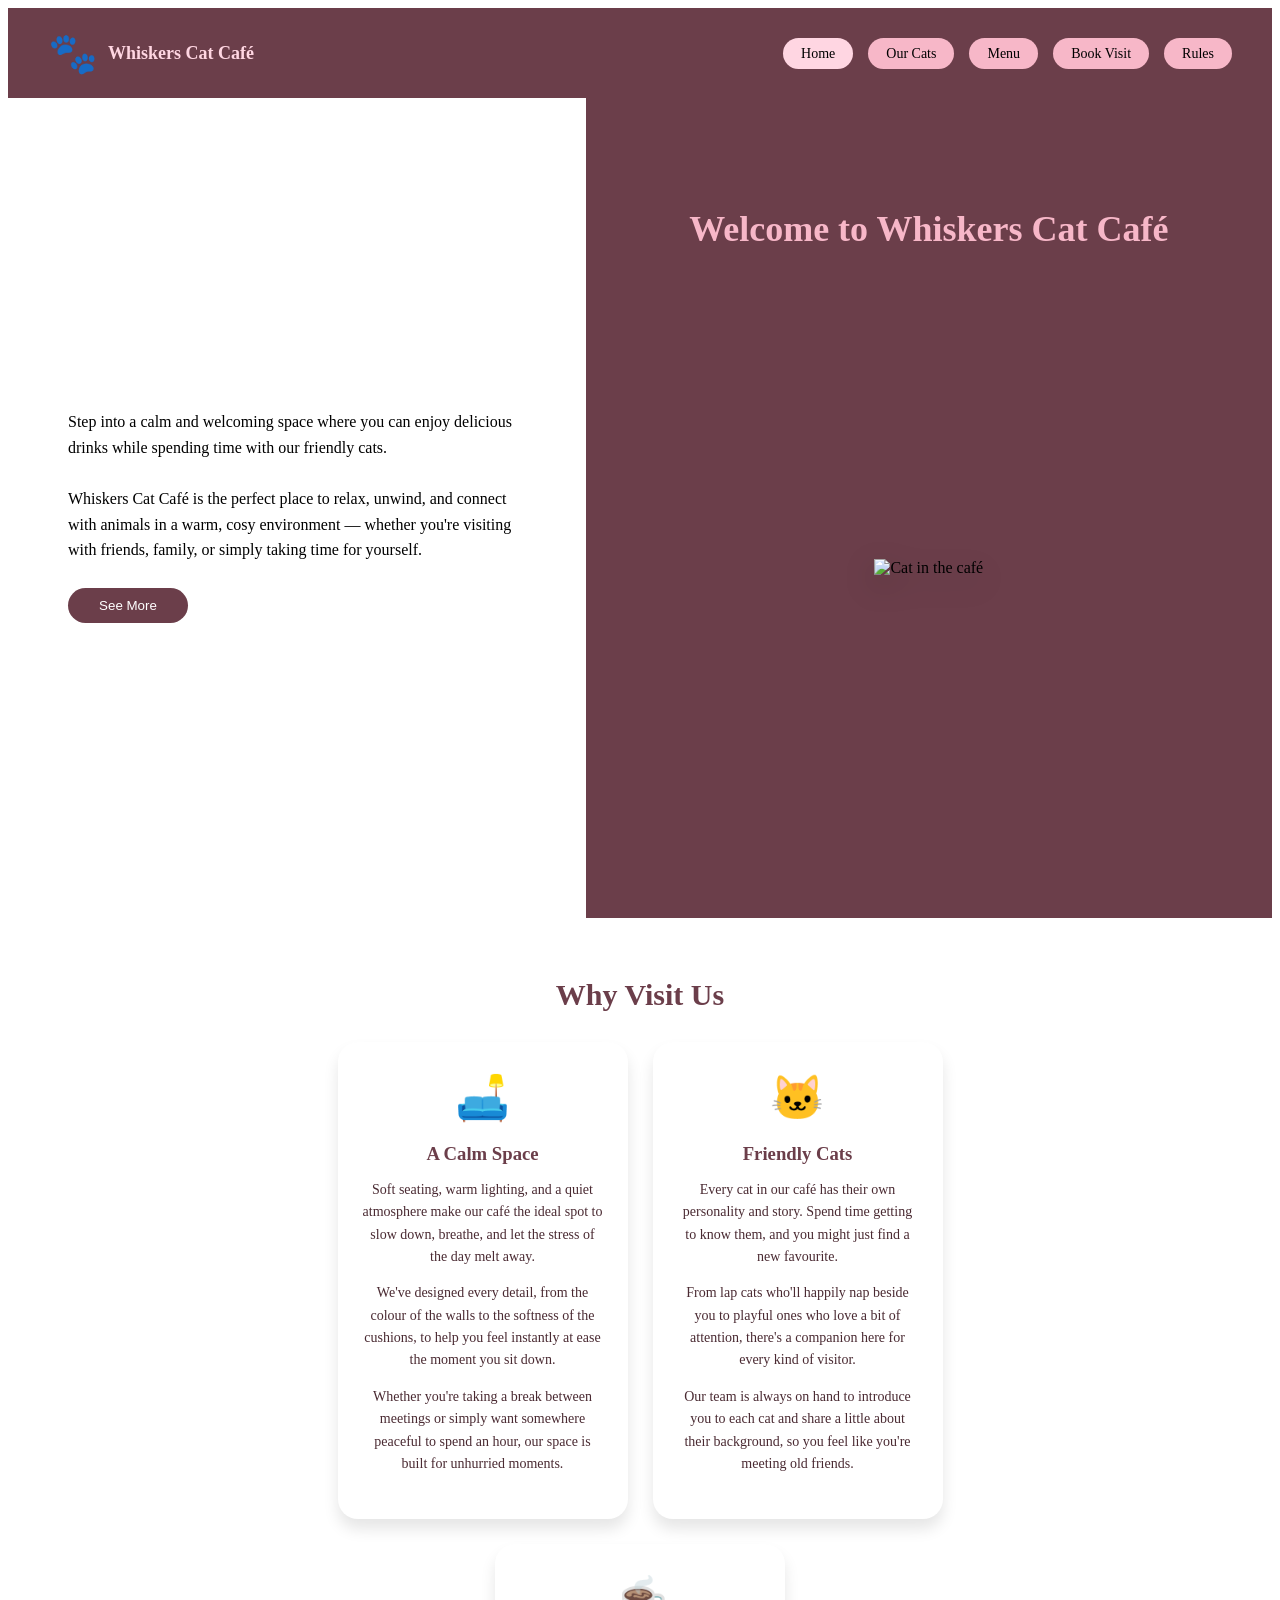
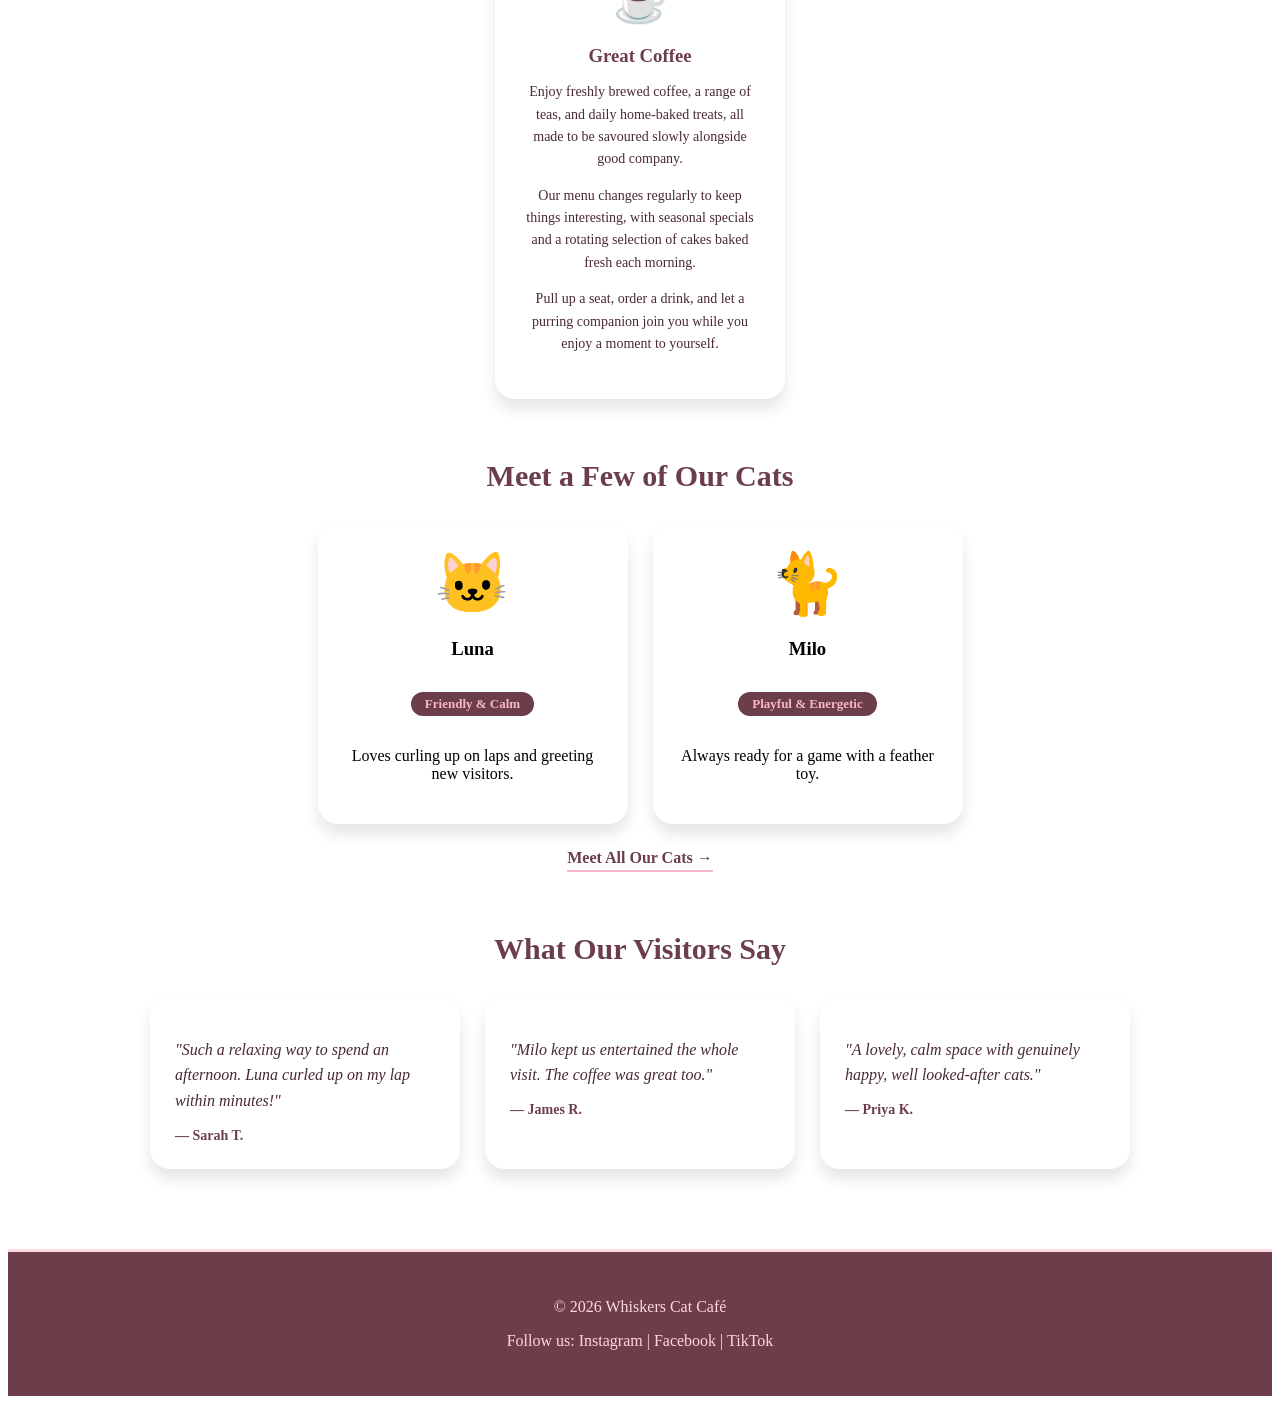
==== commit d0064d64: "Update index.html" ====
--- a/index.html
+++ b/index.html
@@ -6,16 +6,13 @@
 <title>Cat Café</title>
 <link rel="stylesheet" href="css/style.css">
 </head>
-
 <body>
-
     <!-- Navigation -->
 <nav class="navbar">
 <div class="brand">
 <span class="logo">🐾</span>
 <span class="brand-name">Whiskers Cat Café</span>
 </div>
-
 <ul>
 <li><a href="index.html" class="active">Home</a></li>
 <li><a href="pages/cats.html">Our Cats</a></li>
@@ -23,33 +20,28 @@
 <li><a href="pages/booking.html">Book Visit</a></li>
 <li><a href="pages/rules.html">Rules</a></li>
 </ul>
-
 </nav>
-
     <!-- Main Section -->
 <section class="hero">
-
         <!-- Left content -->
 <div class="hero-text">
 <p>
-    Step into a calm and welcoming space where you can enjoy delicious drinks while spending time with our friendly cats. Whiskers Cat Café is the perfect place to relax, unwind, and connect with animals in a warm and cosy environment.
+    Step into a calm and welcoming space where you can enjoy delicious drinks
+    while spending time with our friendly cats.
 <br><br>
-    Our café is designed to offer a peaceful escape from busy everyday life, whether you are visiting with friends, family, or simply taking time for yourself. 
-<br><br>
-    At Whiskers Cat Café, we place a strong focus on comfort, relaxation, and animal welfare. creating an enjoyable and memorable experience for everyone.
+    Whiskers Cat Café is the perfect place to relax, unwind, and connect with
+    animals in a warm, cosy environment — whether you're visiting with friends,
+    family, or simply taking time for yourself.
 </p>
-
             <button onclick="document.getElementById('why-visit').scrollIntoView({behavior: 'smooth'})">See More</button>
 </div>
-
         <!-- Right content -->
 <div class="hero-image">
-<h2>Welcome to Whiskers Cat Café</h2>
+<h2>Welcome to Whiskers 
+    Cat Café</h2>
 <img src="https://cdn.corenexis.com/f/oShSpn9kdUn.png" alt="Cat in the café">
 </div>
-
     </section>
-
   <!-- Why Visit Us -->
 <section id="why-visit" class="features-section">
     <h2>Why Visit Us</h2>
@@ -96,7 +88,6 @@
     </div>
     <a href="pages/cats.html" class="view-all-link">Meet All Our Cats →</a>
 </section>
-
     <!-- Testimonials -->
 <section class="testimonials-section">
     <h2>What Our Visitors Say</h2>
@@ -115,7 +106,6 @@
         </div>
     </div>
 </section>
-
     <!-- Footer -->
 <footer class="footer">
 <div class="footer-content">
@@ -123,6 +113,5 @@
 <p>Follow us: Instagram | Facebook | TikTok</p>
 </div>
 </footer>
-
 </body>
 </html>
